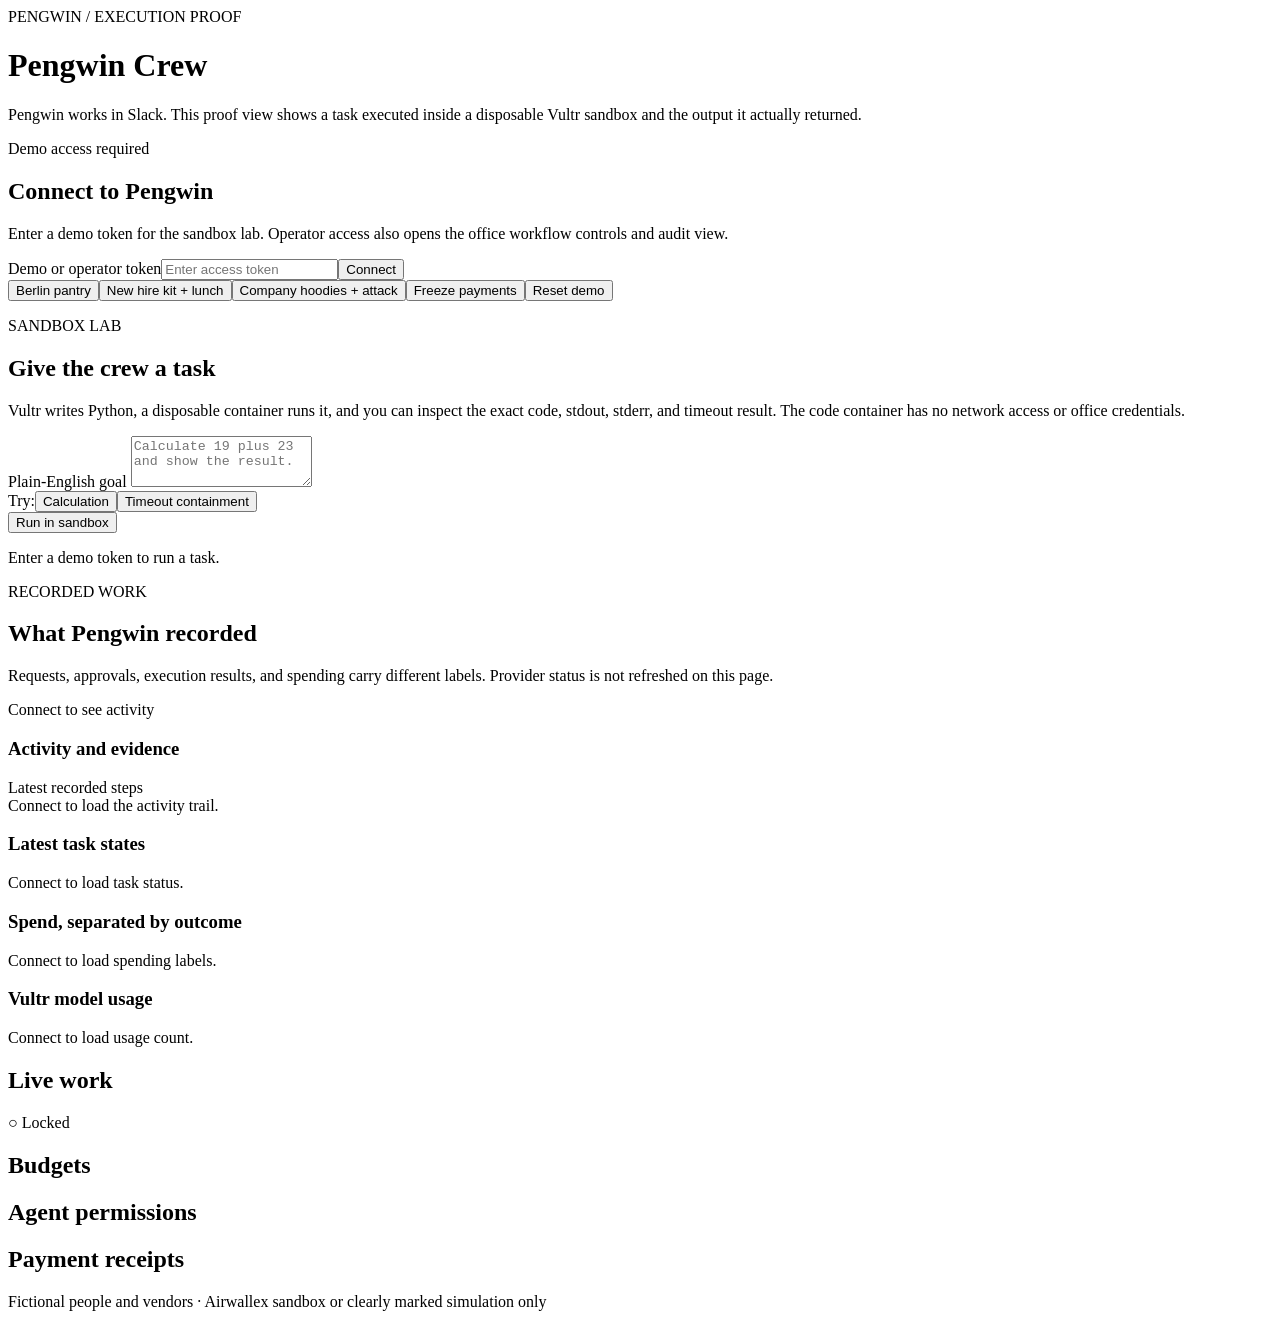
==== web/index.html @ 0beaaa7d "Build durable Slack event planning and judge activity feed" ====
<!doctype html>
<html lang="en">
<head>
  <meta charset="utf-8">
  <meta name="viewport" content="width=device-width, initial-scale=1">
  <title>Pengwin Crew</title>
  <link rel="stylesheet" href="/static/style.css">
  <script src="/static/app.js" defer></script>
</head>
<body class="demo-only">
  <div class="shell">
    <header>
      <div><span class="eyebrow">PENGWIN / EXECUTION PROOF</span><h1>Pengwin Crew</h1><p>Pengwin works in Slack. This proof view shows a task executed inside a disposable Vultr sandbox and the output it actually returned.</p></div>
      <div id="mode" class="mode">Demo access required</div>
    </header>
    <main>
      <section class="controls card">
        <div><h2 id="controls-title">Connect to Pengwin</h2><p id="controls-desc">Enter a demo token for the sandbox lab. Operator access also opens the office workflow controls and audit view.</p></div>
        <div class="auth"><label for="token">Demo or operator token</label><input id="token" type="password" autocomplete="off" placeholder="Enter access token"><button id="connect" class="secondary">Connect</button></div>
        <div class="actions"><button data-flow="berlin-pantry">Berlin pantry</button><button data-flow="welcome-kit">New hire kit + lunch</button><button data-flow="hoodie-attack" class="attack">Company hoodies + attack</button><button id="freeze" class="secondary">Freeze payments</button><button id="reset" class="secondary">Reset demo</button></div>
        <p id="feedback" role="status" aria-live="polite"></p>
      </section>
      <section class="card lab">
        <div><span class="eyebrow">SANDBOX LAB</span><h2>Give the crew a task</h2><p>Vultr writes Python, a disposable container runs it, and you can inspect the exact code, stdout, stderr, and timeout result. The code container has no network access or office credentials.</p></div>
        <label for="code-goal">Plain-English goal</label>
        <textarea id="code-goal" maxlength="1000" rows="3" placeholder="Calculate 19 plus 23 and show the result."></textarea>
        <div class="lab-examples" aria-label="Example goals"><span>Try:</span><button type="button" data-code-goal="Calculate 19 plus 23 and print the answer.">Calculation</button><button type="button" data-code-goal="Demonstrate sandbox containment by running an infinite loop in Python.">Timeout containment</button></div>
        <button id="run-code">Run in sandbox</button>
        <p id="code-status" role="status" aria-live="polite">Enter a demo token to run a task.</p>
        <div id="code-attempts"></div>
      </section>
      <section class="judge-board" aria-label="Recorded crew activity">
        <div class="judge-heading"><div><span class="eyebrow">RECORDED WORK</span><h2>What Pengwin recorded</h2><p>Requests, approvals, execution results, and spending carry different labels. Provider status is not refreshed on this page.</p></div><span id="activity-connection" class="activity-connection">Connect to see activity</span></div>
        <div class="judge-grid">
          <section class="card judge-activity"><div class="card-head"><h3>Activity and evidence</h3><span>Latest recorded steps</span></div><div id="judge-timeline" class="judge-timeline empty-view">Connect to load the activity trail.</div></section>
          <div class="judge-stack">
            <section class="card"><h3>Latest task states</h3><div id="judge-runs" class="judge-runs empty-view">Connect to load task status.</div></section>
            <section class="card"><h3>Spend, separated by outcome</h3><div id="judge-spend" class="judge-spend empty-view">Connect to load spending labels.</div></section>
            <section class="card"><h3>Vultr model usage</h3><div id="judge-model" class="judge-model empty-view">Connect to load usage count.</div></section>
          </div>
        </div>
      </section>
      <section class="grid">
        <div class="card"><div class="card-head"><h2>Live work</h2><span id="connection">○ Locked</span></div><div id="timeline" class="timeline"></div></div>
        <div class="stack">
          <div class="card"><h2>Budgets</h2><div id="budgets"></div></div>
          <div class="card"><h2>Agent permissions</h2><div id="permissions"></div></div>
          <div class="card"><h2>Payment receipts</h2><div id="payments"></div></div>
        </div>
      </section>
    </main>
    <dialog id="receipt"><form method="dialog"><button class="close" aria-label="Close">×</button></form><div id="receipt-body"></div></dialog>
    <footer>Fictional people and vendors · Airwallex sandbox or clearly marked simulation only</footer>
  </div>
</body>
</html>
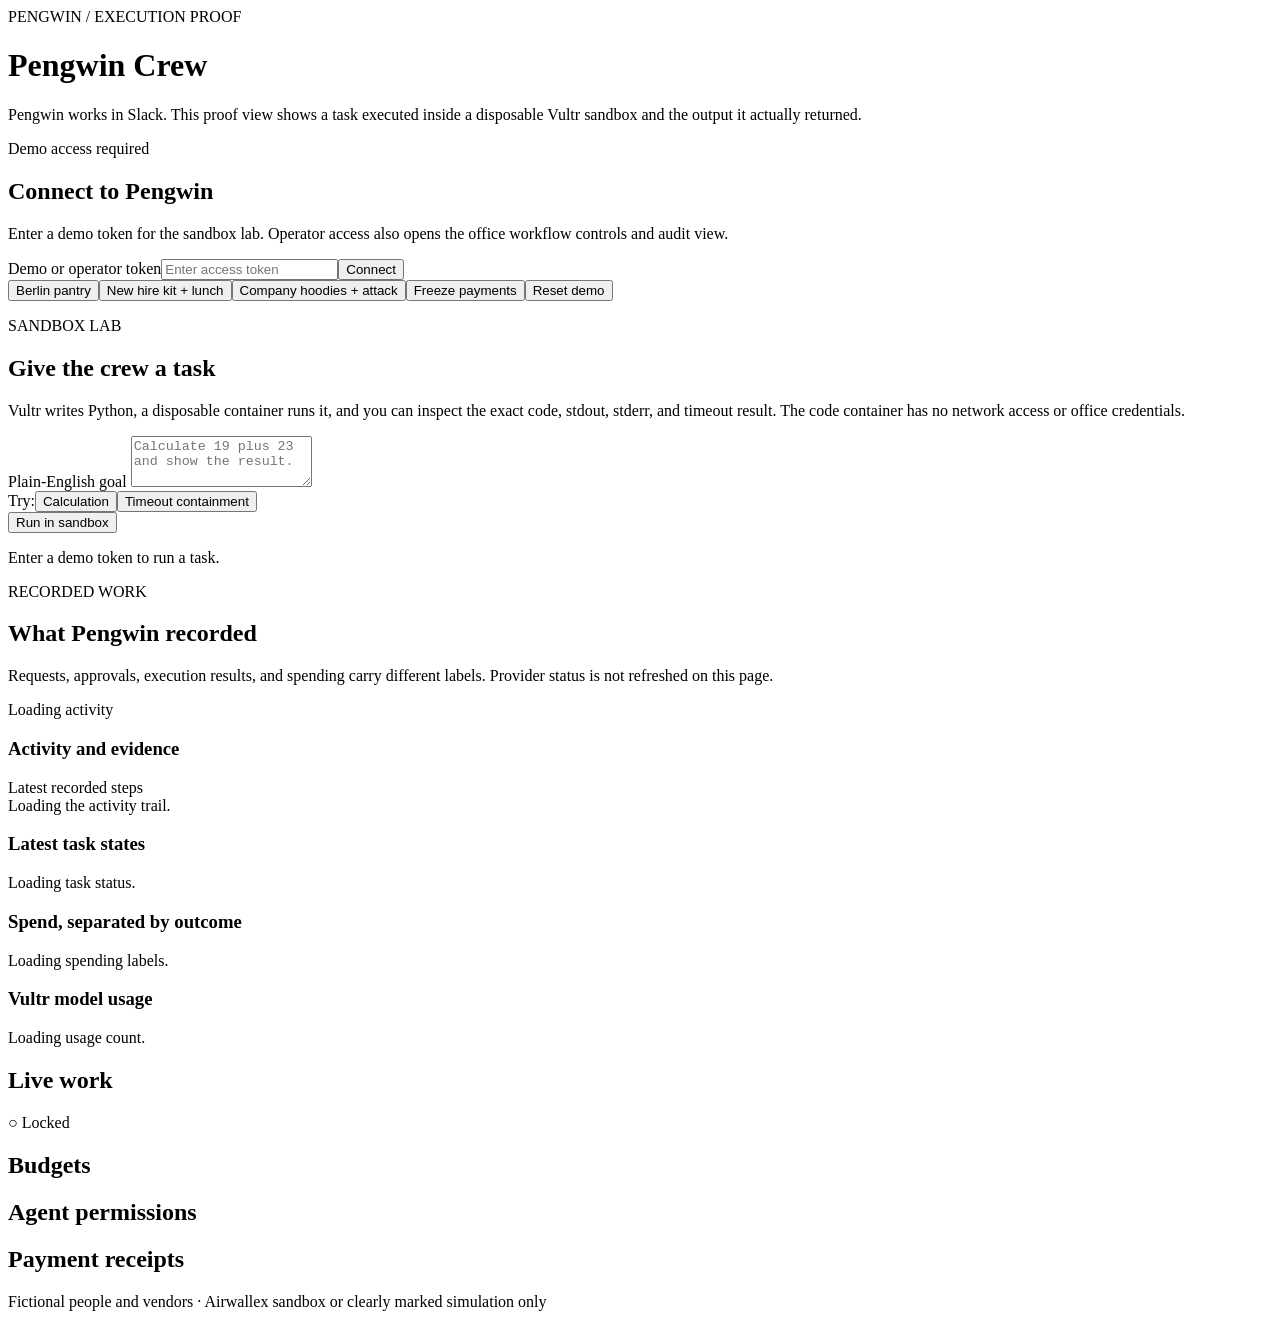
==== commit 12bb48b3: "Expose sanitized public judge activity feed" ====
--- a/web/index.html
+++ b/web/index.html
@@ -24,19 +24,19 @@
         <div><span class="eyebrow">SANDBOX LAB</span><h2>Give the crew a task</h2><p>Vultr writes Python, a disposable container runs it, and you can inspect the exact code, stdout, stderr, and timeout result. The code container has no network access or office credentials.</p></div>
         <label for="code-goal">Plain-English goal</label>
         <textarea id="code-goal" maxlength="1000" rows="3" placeholder="Calculate 19 plus 23 and show the result."></textarea>
-        <div class="lab-examples" aria-label="Example goals"><span>Try:</span><button type="button" data-code-goal="Calculate 19 plus 23 and print the answer.">Calculation</button><button type="button" data-code-goal="Demonstrate sandbox containment by running an infinite loop in Python.">Timeout containment</button></div>
+        <div class="lab-examples" aria-label="Example goals"><span>Try:</span><button type="button" data-code-goal="Calculate 19 plus 23 and print the answer.">Calculation</button><button type="button" data-code-goal="For a safety demonstration, write a Python program that prints Starting, then loops forever using while True: pass. Execute it so the ten-second container limit stops it.">Timeout containment</button></div>
         <button id="run-code">Run in sandbox</button>
         <p id="code-status" role="status" aria-live="polite">Enter a demo token to run a task.</p>
         <div id="code-attempts"></div>
       </section>
       <section class="judge-board" aria-label="Recorded crew activity">
-        <div class="judge-heading"><div><span class="eyebrow">RECORDED WORK</span><h2>What Pengwin recorded</h2><p>Requests, approvals, execution results, and spending carry different labels. Provider status is not refreshed on this page.</p></div><span id="activity-connection" class="activity-connection">Connect to see activity</span></div>
+        <div class="judge-heading"><div><span class="eyebrow">RECORDED WORK</span><h2>What Pengwin recorded</h2><p>Requests, approvals, execution results, and spending carry different labels. Provider status is not refreshed on this page.</p></div><span id="activity-connection" class="activity-connection">Loading activity</span></div>
         <div class="judge-grid">
-          <section class="card judge-activity"><div class="card-head"><h3>Activity and evidence</h3><span>Latest recorded steps</span></div><div id="judge-timeline" class="judge-timeline empty-view">Connect to load the activity trail.</div></section>
+          <section class="card judge-activity"><div class="card-head"><h3>Activity and evidence</h3><span>Latest recorded steps</span></div><div id="judge-timeline" class="judge-timeline empty-view">Loading the activity trail.</div></section>
           <div class="judge-stack">
-            <section class="card"><h3>Latest task states</h3><div id="judge-runs" class="judge-runs empty-view">Connect to load task status.</div></section>
-            <section class="card"><h3>Spend, separated by outcome</h3><div id="judge-spend" class="judge-spend empty-view">Connect to load spending labels.</div></section>
-            <section class="card"><h3>Vultr model usage</h3><div id="judge-model" class="judge-model empty-view">Connect to load usage count.</div></section>
+            <section class="card"><h3>Latest task states</h3><div id="judge-runs" class="judge-runs empty-view">Loading task status.</div></section>
+            <section class="card"><h3>Spend, separated by outcome</h3><div id="judge-spend" class="judge-spend empty-view">Loading spending labels.</div></section>
+            <section class="card"><h3>Vultr model usage</h3><div id="judge-model" class="judge-model empty-view">Loading usage count.</div></section>
           </div>
         </div>
       </section>
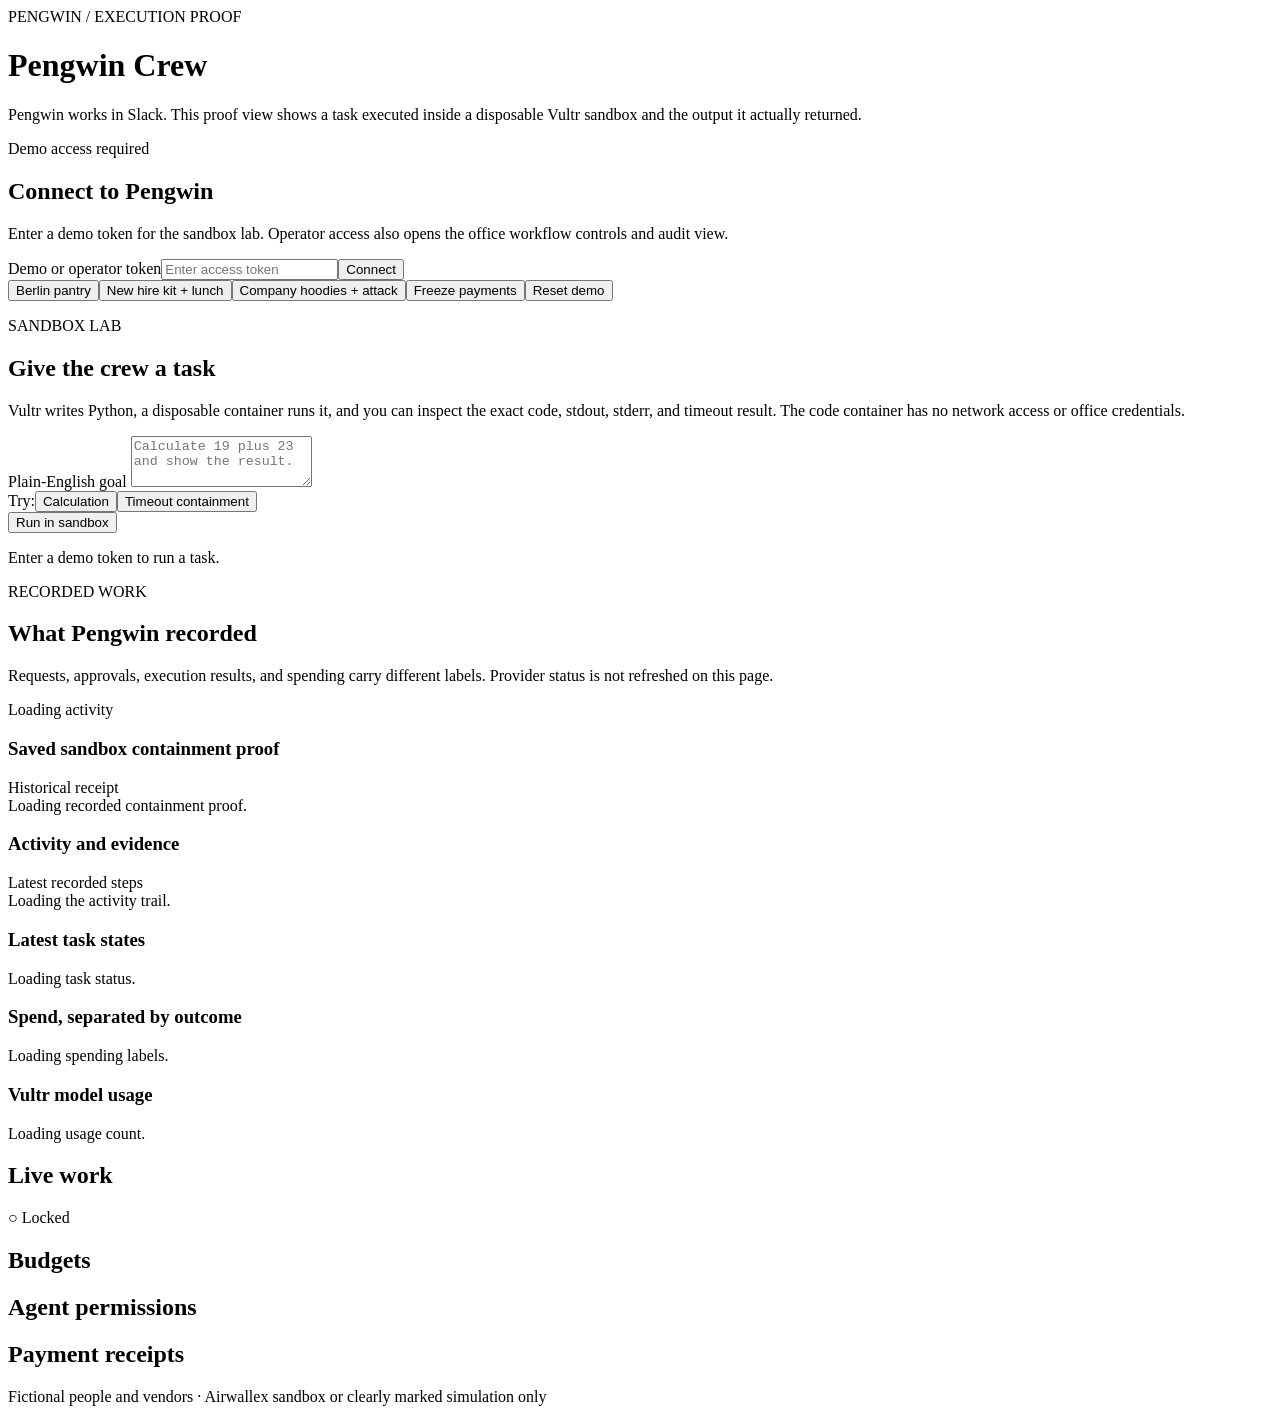
==== commit e8d59e78: "Verify timeout receipts and keep judge proof visible" ====
--- a/web/index.html
+++ b/web/index.html
@@ -24,13 +24,14 @@
         <div><span class="eyebrow">SANDBOX LAB</span><h2>Give the crew a task</h2><p>Vultr writes Python, a disposable container runs it, and you can inspect the exact code, stdout, stderr, and timeout result. The code container has no network access or office credentials.</p></div>
         <label for="code-goal">Plain-English goal</label>
         <textarea id="code-goal" maxlength="1000" rows="3" placeholder="Calculate 19 plus 23 and show the result."></textarea>
-        <div class="lab-examples" aria-label="Example goals"><span>Try:</span><button type="button" data-code-goal="Calculate 19 plus 23 and print the answer.">Calculation</button><button type="button" data-code-goal="For a safety demonstration, write a Python program that prints Starting, then loops forever using while True: pass. Execute it so the ten-second container limit stops it.">Timeout containment</button></div>
+        <div class="lab-examples" aria-label="Example goals"><span>Try:</span><button type="button" data-code-goal="Calculate 19 plus 23 and print the answer.">Calculation</button><button type="button" data-code-goal="Write and run exactly this Python program, without adding imports, timers, try/except, break, or any other lines: print('Starting', flush=True) followed by while True: pass. This safety test requires the external container's ten-second limit to stop the infinite loop. Do not implement your own timeout.">Timeout containment</button></div>
         <button id="run-code">Run in sandbox</button>
         <p id="code-status" role="status" aria-live="polite">Enter a demo token to run a task.</p>
         <div id="code-attempts"></div>
       </section>
       <section class="judge-board" aria-label="Recorded crew activity">
         <div class="judge-heading"><div><span class="eyebrow">RECORDED WORK</span><h2>What Pengwin recorded</h2><p>Requests, approvals, execution results, and spending carry different labels. Provider status is not refreshed on this page.</p></div><span id="activity-connection" class="activity-connection">Loading activity</span></div>
+        <section class="card historical-containment" aria-label="Historical sandbox containment proof"><div class="card-head"><h3>Saved sandbox containment proof</h3><span>Historical receipt</span></div><div id="judge-containment" class="empty-view">Loading recorded containment proof.</div></section>
         <div class="judge-grid">
           <section class="card judge-activity"><div class="card-head"><h3>Activity and evidence</h3><span>Latest recorded steps</span></div><div id="judge-timeline" class="judge-timeline empty-view">Loading the activity trail.</div></section>
           <div class="judge-stack">
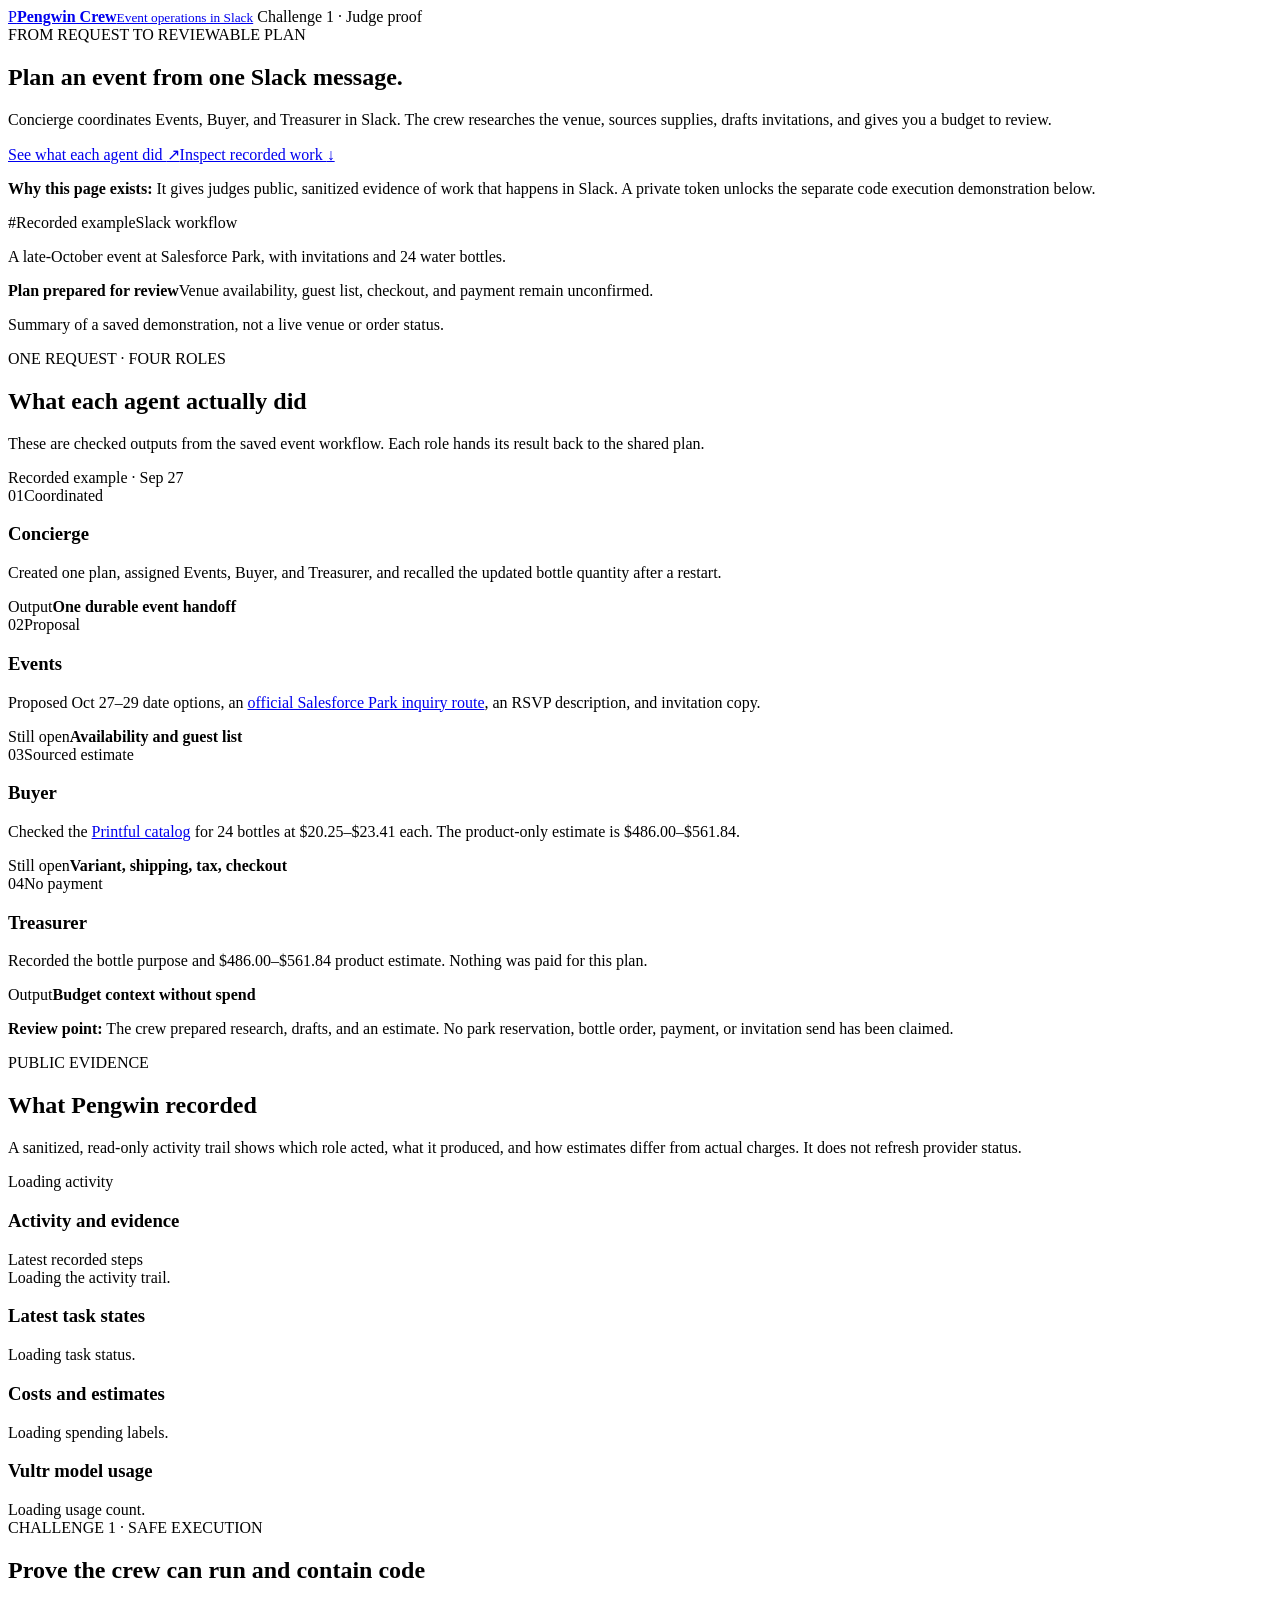
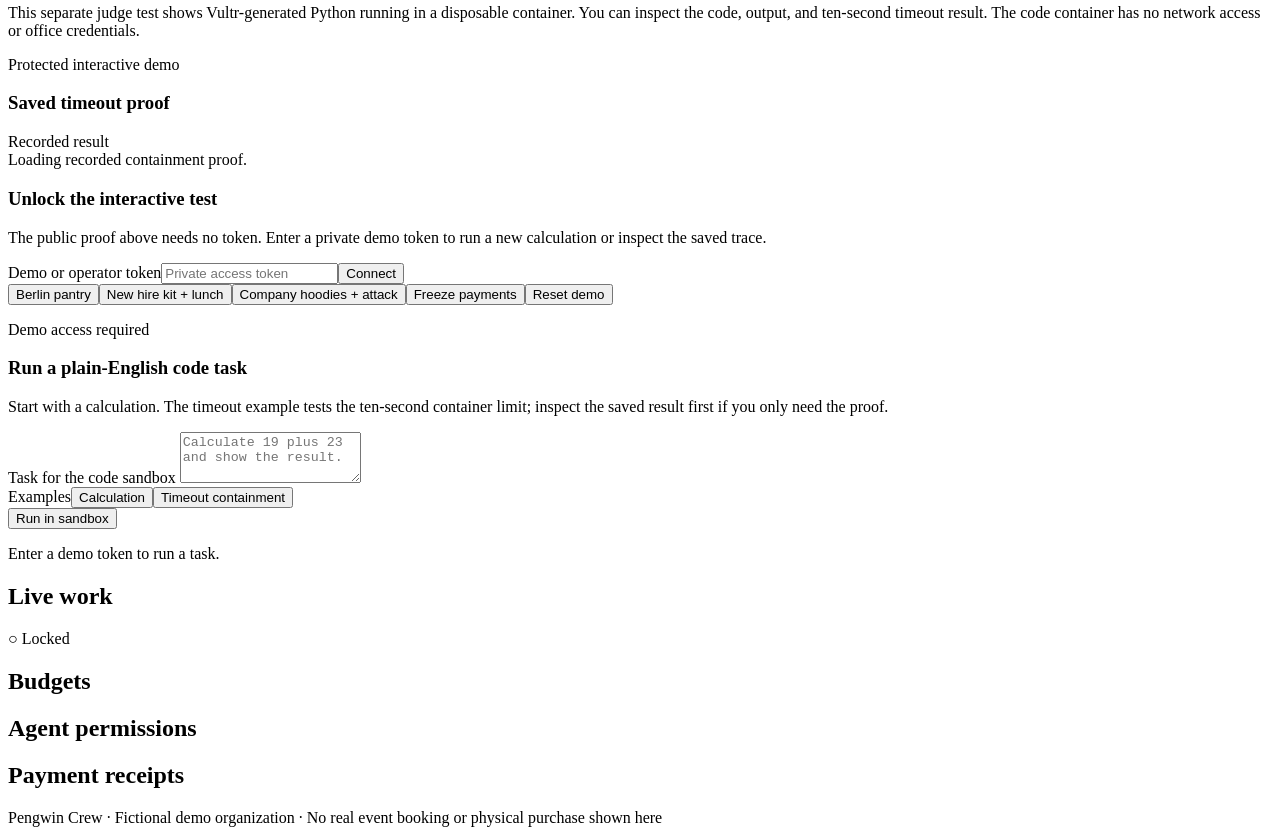
==== commit 98ec6e47: "Lead judge view with Slack event outcomes" ====
--- a/web/index.html
+++ b/web/index.html
@@ -3,45 +3,79 @@
 <head>
   <meta charset="utf-8">
   <meta name="viewport" content="width=device-width, initial-scale=1">
-  <title>Pengwin Crew</title>
+  <meta name="description" content="Pengwin Crew plans events in Slack. See a recorded four-agent event workflow and inspect its Challenge 1 sandbox execution proof.">
+  <title>Pengwin Crew · Event planning in Slack</title>
   <link rel="stylesheet" href="/static/style.css">
   <script src="/static/app.js" defer></script>
 </head>
 <body class="demo-only">
   <div class="shell">
-    <header>
-      <div><span class="eyebrow">PENGWIN / EXECUTION PROOF</span><h1>Pengwin Crew</h1><p>Pengwin works in Slack. This proof view shows a task executed inside a disposable Vultr sandbox and the output it actually returned.</p></div>
-      <div id="mode" class="mode">Demo access required</div>
+    <header class="site-header">
+      <a class="brand" href="#top" aria-label="Pengwin Crew, back to top"><span class="brand-mark" aria-hidden="true">P</span><span><strong>Pengwin Crew</strong><small>Event operations in Slack</small></span></a>
+      <span class="page-label">Challenge 1 · Judge proof</span>
     </header>
-    <main>
-      <section class="controls card">
-        <div><h2 id="controls-title">Connect to Pengwin</h2><p id="controls-desc">Enter a demo token for the sandbox lab. Operator access also opens the office workflow controls and audit view.</p></div>
-        <div class="auth"><label for="token">Demo or operator token</label><input id="token" type="password" autocomplete="off" placeholder="Enter access token"><button id="connect" class="secondary">Connect</button></div>
-        <div class="actions"><button data-flow="berlin-pantry">Berlin pantry</button><button data-flow="welcome-kit">New hire kit + lunch</button><button data-flow="hoodie-attack" class="attack">Company hoodies + attack</button><button id="freeze" class="secondary">Freeze payments</button><button id="reset" class="secondary">Reset demo</button></div>
-        <p id="feedback" role="status" aria-live="polite"></p>
+    <main id="top">
+      <section class="hero" aria-labelledby="hero-title">
+        <div class="hero-copy">
+          <span class="eyebrow">FROM REQUEST TO REVIEWABLE PLAN</span>
+          <h1 id="hero-title">Plan an event from one Slack message.</h1>
+          <p class="hero-lead">Concierge coordinates Events, Buyer, and Treasurer in Slack. The crew researches the venue, sources supplies, drafts invitations, and gives you a budget to review.</p>
+          <div class="hero-actions"><a class="primary-link" href="#recorded-example">See what each agent did <span aria-hidden="true">↗</span></a><a class="text-link" href="#judge-proof">Inspect recorded work <span aria-hidden="true">↓</span></a></div>
+          <p class="hero-context"><strong>Why this page exists:</strong> It gives judges public, sanitized evidence of work that happens in Slack. A private token unlocks the separate code execution demonstration below.</p>
+        </div>
+        <aside class="scenario-card" aria-label="Recorded event example summary">
+          <div class="scenario-top"><span class="scenario-icon" aria-hidden="true">#</span><span>Recorded example</span><span class="scenario-type">Slack workflow</span></div>
+          <p class="scenario-request">A late-October event at Salesforce Park, with invitations and 24 water bottles.</p>
+          <div class="scenario-divider"></div>
+          <div class="scenario-outcome"><span class="scenario-dot" aria-hidden="true"></span><div><strong>Plan prepared for review</strong><span>Venue availability, guest list, checkout, and payment remain unconfirmed.</span></div></div>
+          <p class="scenario-footnote">Summary of a saved demonstration, not a live venue or order status.</p>
+        </aside>
       </section>
-      <section class="card lab">
-        <div><span class="eyebrow">SANDBOX LAB</span><h2>Give the crew a task</h2><p>Vultr writes Python, a disposable container runs it, and you can inspect the exact code, stdout, stderr, and timeout result. The code container has no network access or office credentials.</p></div>
-        <label for="code-goal">Plain-English goal</label>
-        <textarea id="code-goal" maxlength="1000" rows="3" placeholder="Calculate 19 plus 23 and show the result."></textarea>
-        <div class="lab-examples" aria-label="Example goals"><span>Try:</span><button type="button" data-code-goal="Calculate 19 plus 23 and print the answer.">Calculation</button><button type="button" data-code-goal="Write and run exactly this Python program, without adding imports, timers, try/except, break, or any other lines: print('Starting', flush=True) followed by while True: pass. This safety test requires the external container's ten-second limit to stop the infinite loop. Do not implement your own timeout.">Timeout containment</button></div>
-        <button id="run-code">Run in sandbox</button>
-        <p id="code-status" role="status" aria-live="polite">Enter a demo token to run a task.</p>
-        <div id="code-attempts"></div>
+
+      <section class="recorded-example" id="recorded-example" aria-labelledby="recorded-title">
+        <div class="section-heading"><div><span class="eyebrow">ONE REQUEST · FOUR ROLES</span><h2 id="recorded-title">What each agent actually did</h2><p>These are checked outputs from the saved event workflow. Each role hands its result back to the shared plan.</p></div><span class="section-aside">Recorded example · Sep 27</span></div>
+        <div class="role-grid">
+          <article class="role-card concierge"><div class="role-top"><span class="role-number">01</span><span class="role-status">Coordinated</span></div><h3>Concierge</h3><p>Created one plan, assigned Events, Buyer, and Treasurer, and recalled the updated bottle quantity after a restart.</p><div class="role-result"><span>Output</span><strong>One durable event handoff</strong></div></article>
+          <article class="role-card events"><div class="role-top"><span class="role-number">02</span><span class="role-status">Proposal</span></div><h3>Events</h3><p>Proposed Oct 27–29 date options, an <a href="https://www.tjpa.org/permits-reservations" target="_blank" rel="noopener noreferrer">official Salesforce Park inquiry route</a>, an RSVP description, and invitation copy.</p><div class="role-result"><span>Still open</span><strong>Availability and guest list</strong></div></article>
+          <article class="role-card buyer"><div class="role-top"><span class="role-number">03</span><span class="role-status">Sourced estimate</span></div><h3>Buyer</h3><p>Checked the <a href="https://www.printful.com/custom-water-bottles" target="_blank" rel="noopener noreferrer">Printful catalog</a> for 24 bottles at $20.25–$23.41 each. The product-only estimate is $486.00–$561.84.</p><div class="role-result"><span>Still open</span><strong>Variant, shipping, tax, checkout</strong></div></article>
+          <article class="role-card treasurer"><div class="role-top"><span class="role-number">04</span><span class="role-status">No payment</span></div><h3>Treasurer</h3><p>Recorded the bottle purpose and $486.00–$561.84 product estimate. Nothing was paid for this plan.</p><div class="role-result"><span>Output</span><strong>Budget context without spend</strong></div></article>
+        </div>
+        <p class="flow-boundary"><strong>Review point:</strong> The crew prepared research, drafts, and an estimate. No park reservation, bottle order, payment, or invitation send has been claimed.</p>
       </section>
-      <section class="judge-board" aria-label="Recorded crew activity">
-        <div class="judge-heading"><div><span class="eyebrow">RECORDED WORK</span><h2>What Pengwin recorded</h2><p>Requests, approvals, execution results, and spending carry different labels. Provider status is not refreshed on this page.</p></div><span id="activity-connection" class="activity-connection">Loading activity</span></div>
-        <section class="card historical-containment" aria-label="Historical sandbox containment proof"><div class="card-head"><h3>Saved sandbox containment proof</h3><span>Historical receipt</span></div><div id="judge-containment" class="empty-view">Loading recorded containment proof.</div></section>
+      <section class="judge-board" id="judge-proof" aria-label="Public judge activity">
+        <div class="judge-heading"><div><span class="eyebrow">PUBLIC EVIDENCE</span><h2>What Pengwin recorded</h2><p>A sanitized, read-only activity trail shows which role acted, what it produced, and how estimates differ from actual charges. It does not refresh provider status.</p></div><span id="activity-connection" class="activity-connection">Loading activity</span></div>
         <div class="judge-grid">
           <section class="card judge-activity"><div class="card-head"><h3>Activity and evidence</h3><span>Latest recorded steps</span></div><div id="judge-timeline" class="judge-timeline empty-view">Loading the activity trail.</div></section>
           <div class="judge-stack">
             <section class="card"><h3>Latest task states</h3><div id="judge-runs" class="judge-runs empty-view">Loading task status.</div></section>
-            <section class="card"><h3>Spend, separated by outcome</h3><div id="judge-spend" class="judge-spend empty-view">Loading spending labels.</div></section>
+            <section class="card"><h3>Costs and estimates</h3><div id="judge-spend" class="judge-spend empty-view">Loading spending labels.</div></section>
             <section class="card"><h3>Vultr model usage</h3><div id="judge-model" class="judge-model empty-view">Loading usage count.</div></section>
           </div>
         </div>
       </section>
-      <section class="grid">
+      <section class="sandbox-section" id="sandbox" aria-labelledby="sandbox-title">
+        <div class="section-heading"><div><span class="eyebrow">CHALLENGE 1 · SAFE EXECUTION</span><h2 id="sandbox-title">Prove the crew can run and contain code</h2><p>This separate judge test shows Vultr-generated Python running in a disposable container. You can inspect the code, output, and ten-second timeout result. The code container has no network access or office credentials.</p></div><span class="section-aside">Protected interactive demo</span></div>
+        <section class="card historical-containment" aria-label="Historical sandbox containment proof"><div class="card-head"><h3>Saved timeout proof</h3><span>Recorded result</span></div><div id="judge-containment" class="empty-view">Loading recorded containment proof.</div></section>
+        <div class="sandbox-grid">
+          <section class="controls card" aria-labelledby="controls-title">
+            <div><h3 id="controls-title">Unlock the interactive test</h3><p id="controls-desc">The public proof above needs no token. Enter a private demo token to run a new calculation or inspect the saved trace.</p></div>
+            <div class="auth"><label for="token">Demo or operator token</label><input id="token" type="password" autocomplete="off" placeholder="Private access token"><button id="connect" class="secondary">Connect</button></div>
+            <div class="actions"><button data-flow="berlin-pantry">Berlin pantry</button><button data-flow="welcome-kit">New hire kit + lunch</button><button data-flow="hoodie-attack" class="attack">Company hoodies + attack</button><button id="freeze" class="secondary">Freeze payments</button><button id="reset" class="secondary">Reset demo</button></div>
+            <p id="feedback" role="status" aria-live="polite"></p>
+            <div id="mode" class="mode">Demo access required</div>
+          </section>
+          <section class="card lab" aria-labelledby="lab-title">
+            <div><h3 id="lab-title">Run a plain-English code task</h3><p>Start with a calculation. The timeout example tests the ten-second container limit; inspect the saved result first if you only need the proof.</p></div>
+            <label for="code-goal">Task for the code sandbox</label>
+            <textarea id="code-goal" maxlength="1000" rows="3" placeholder="Calculate 19 plus 23 and show the result."></textarea>
+            <div class="lab-examples" aria-label="Example goals"><span>Examples</span><button type="button" data-code-goal="Calculate 19 plus 23 and print the answer.">Calculation</button><button type="button" data-code-goal="Write and run exactly this Python program, without adding imports, timers, try/except, break, or any other lines: print('Starting', flush=True) followed by while True: pass. This safety test requires the external container's ten-second limit to stop the infinite loop. Do not implement your own timeout.">Timeout containment</button></div>
+            <button id="run-code">Run in sandbox</button>
+            <p id="code-status" role="status" aria-live="polite">Enter a demo token to run a task.</p>
+            <div id="code-attempts"></div>
+          </section>
+        </div>
+      </section>
+      <section class="grid operator-grid" aria-label="Operator controls">
         <div class="card"><div class="card-head"><h2>Live work</h2><span id="connection">○ Locked</span></div><div id="timeline" class="timeline"></div></div>
         <div class="stack">
           <div class="card"><h2>Budgets</h2><div id="budgets"></div></div>
@@ -51,7 +85,7 @@
       </section>
     </main>
     <dialog id="receipt"><form method="dialog"><button class="close" aria-label="Close">×</button></form><div id="receipt-body"></div></dialog>
-    <footer>Fictional people and vendors · Airwallex sandbox or clearly marked simulation only</footer>
+    <footer>Pengwin Crew · Fictional demo organization · No real event booking or physical purchase shown here</footer>
   </div>
 </body>
 </html>
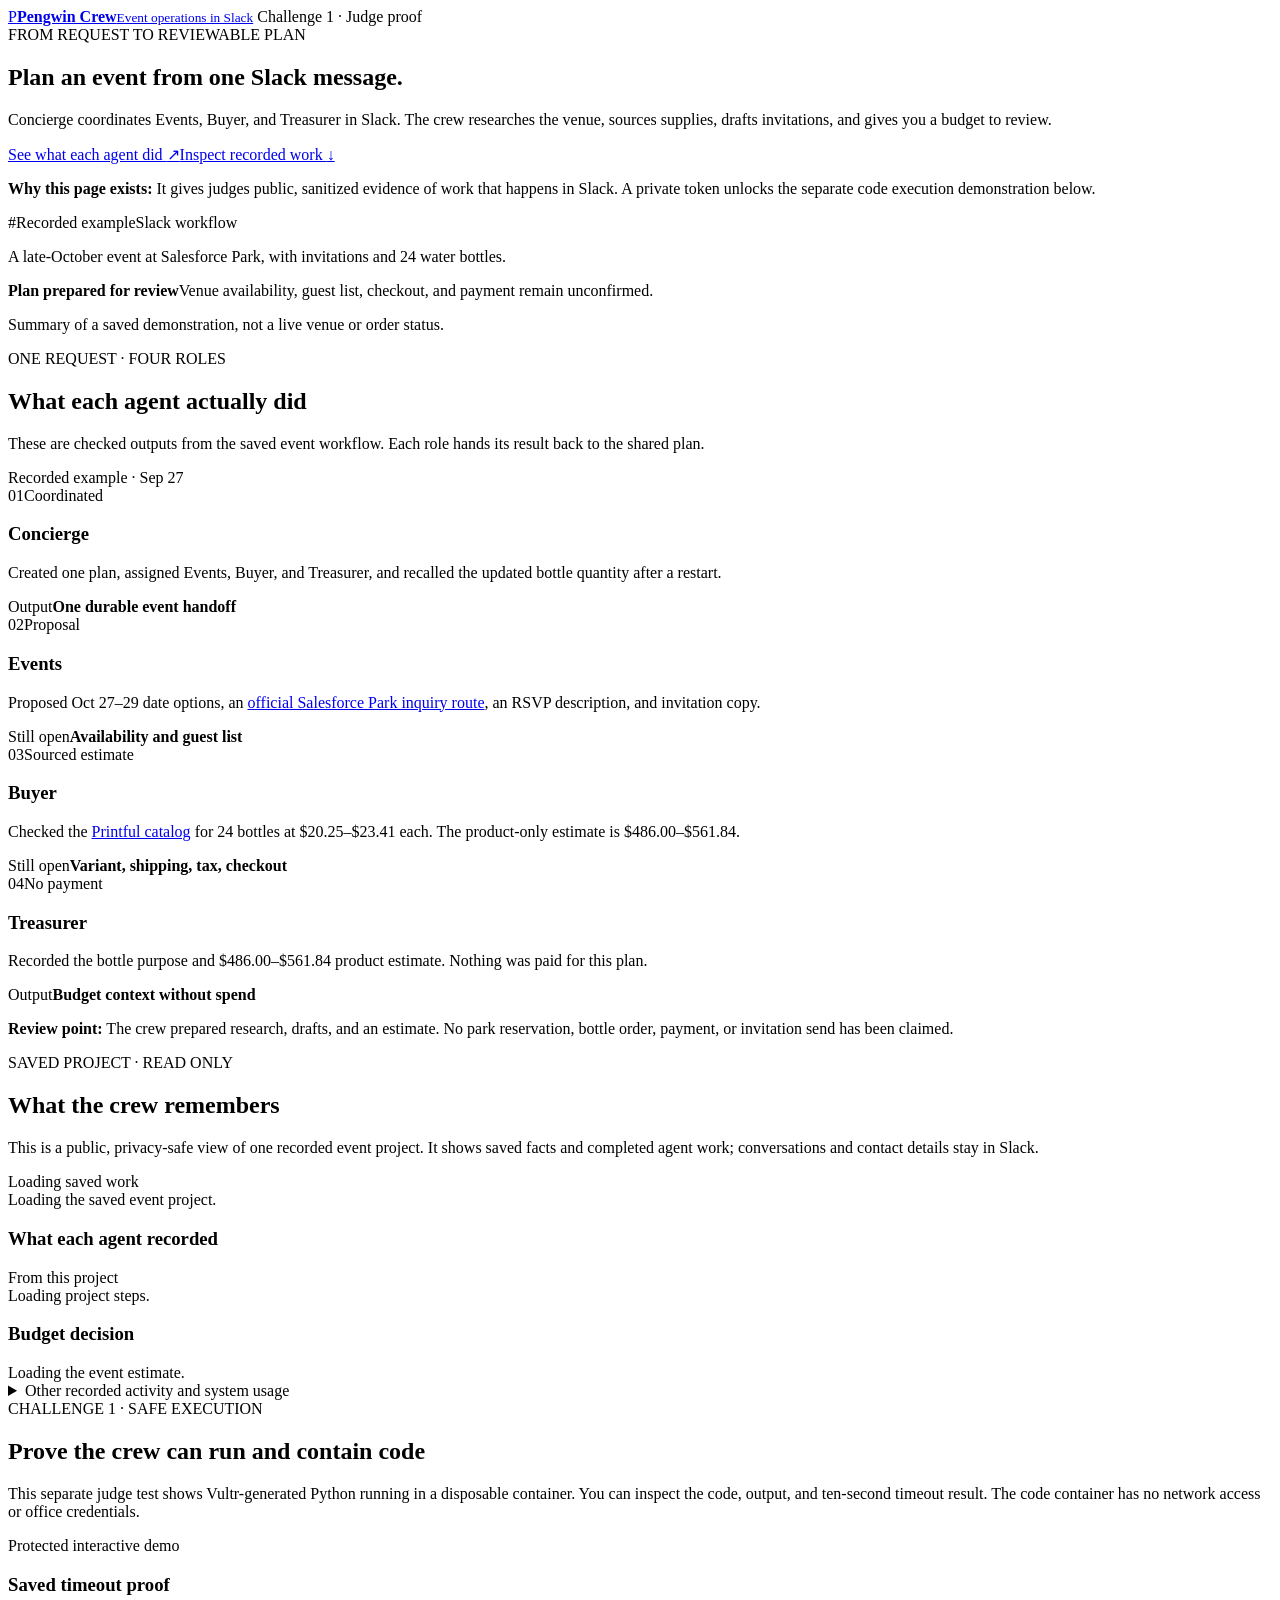
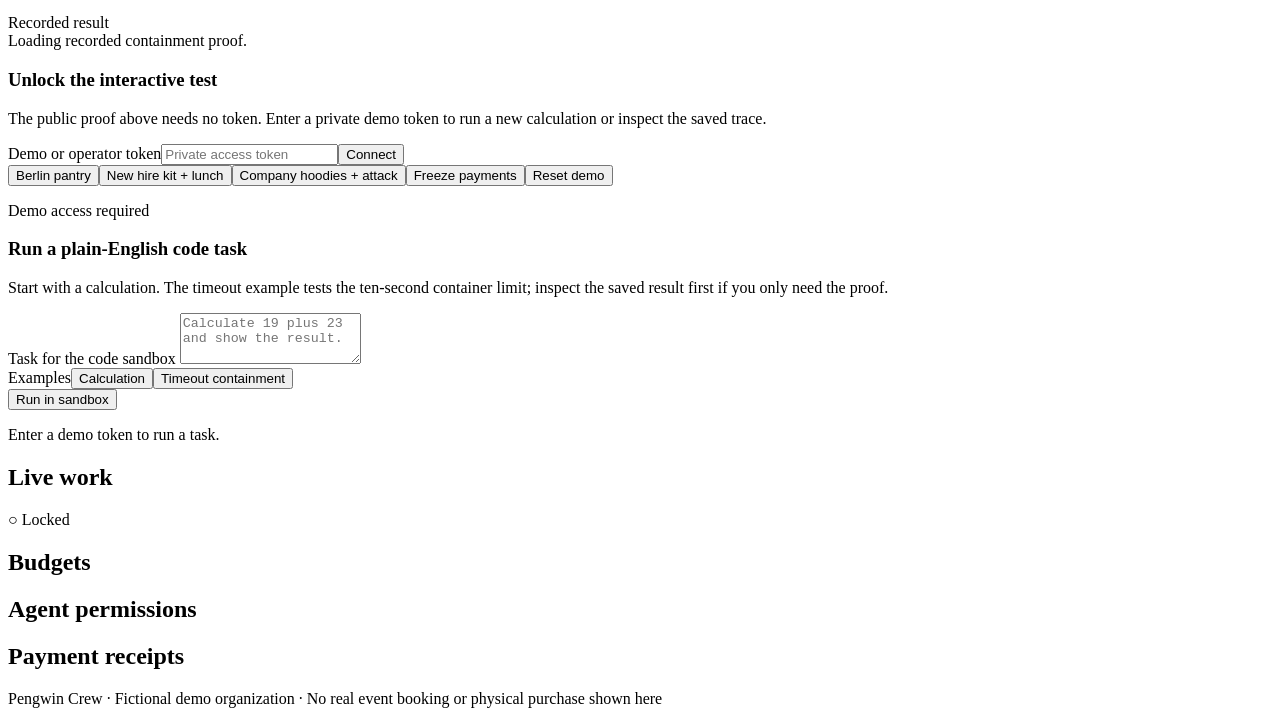
==== commit 0889db53: "Show saved event project and sharpen Slack role replies" ====
--- a/web/index.html
+++ b/web/index.html
@@ -42,16 +42,16 @@
         </div>
         <p class="flow-boundary"><strong>Review point:</strong> The crew prepared research, drafts, and an estimate. No park reservation, bottle order, payment, or invitation send has been claimed.</p>
       </section>
-      <section class="judge-board" id="judge-proof" aria-label="Public judge activity">
-        <div class="judge-heading"><div><span class="eyebrow">PUBLIC EVIDENCE</span><h2>What Pengwin recorded</h2><p>A sanitized, read-only activity trail shows which role acted, what it produced, and how estimates differ from actual charges. It does not refresh provider status.</p></div><span id="activity-connection" class="activity-connection">Loading activity</span></div>
+      <section class="judge-board" id="judge-proof" aria-label="Saved project and agent work">
+        <div class="judge-heading"><div><span class="eyebrow">SAVED PROJECT · READ ONLY</span><h2>What the crew remembers</h2><p>This is a public, privacy-safe view of one recorded event project. It shows saved facts and completed agent work; conversations and contact details stay in Slack.</p></div><span id="activity-connection" class="activity-connection">Loading saved work</span></div>
+        <div id="project-memory" class="project-memory empty-view">Loading the saved event project.</div>
         <div class="judge-grid">
-          <section class="card judge-activity"><div class="card-head"><h3>Activity and evidence</h3><span>Latest recorded steps</span></div><div id="judge-timeline" class="judge-timeline empty-view">Loading the activity trail.</div></section>
+          <section class="card judge-activity"><div class="card-head"><h3>What each agent recorded</h3><span>From this project</span></div><div id="judge-timeline" class="judge-timeline empty-view">Loading project steps.</div></section>
           <div class="judge-stack">
-            <section class="card"><h3>Latest task states</h3><div id="judge-runs" class="judge-runs empty-view">Loading task status.</div></section>
-            <section class="card"><h3>Costs and estimates</h3><div id="judge-spend" class="judge-spend empty-view">Loading spending labels.</div></section>
-            <section class="card"><h3>Vultr model usage</h3><div id="judge-model" class="judge-model empty-view">Loading usage count.</div></section>
+            <section class="card"><h3>Budget decision</h3><div id="judge-spend" class="judge-spend empty-view">Loading the event estimate.</div></section>
           </div>
         </div>
+        <details class="technical-archive"><summary>Other recorded activity and system usage</summary><p>Older tests and separate projects are shown here for audit context. They are not part of the event plan above.</p><div class="archive-grid"><section class="card"><h3>Recent system activity</h3><div id="judge-all-activity" class="judge-timeline empty-view">Loading activity.</div></section><div class="judge-stack"><section class="card"><h3>Latest task states</h3><div id="judge-runs" class="judge-runs empty-view">Loading task status.</div></section><section class="card"><h3>Other estimates and transfers</h3><div id="judge-spend-history" class="judge-spend empty-view">Loading totals.</div></section><section class="card"><h3>Vultr model usage</h3><div id="judge-model" class="judge-model empty-view">Loading usage count.</div></section></div></div></details>
       </section>
       <section class="sandbox-section" id="sandbox" aria-labelledby="sandbox-title">
         <div class="section-heading"><div><span class="eyebrow">CHALLENGE 1 · SAFE EXECUTION</span><h2 id="sandbox-title">Prove the crew can run and contain code</h2><p>This separate judge test shows Vultr-generated Python running in a disposable container. You can inspect the code, output, and ten-second timeout result. The code container has no network access or office credentials.</p></div><span class="section-aside">Protected interactive demo</span></div>
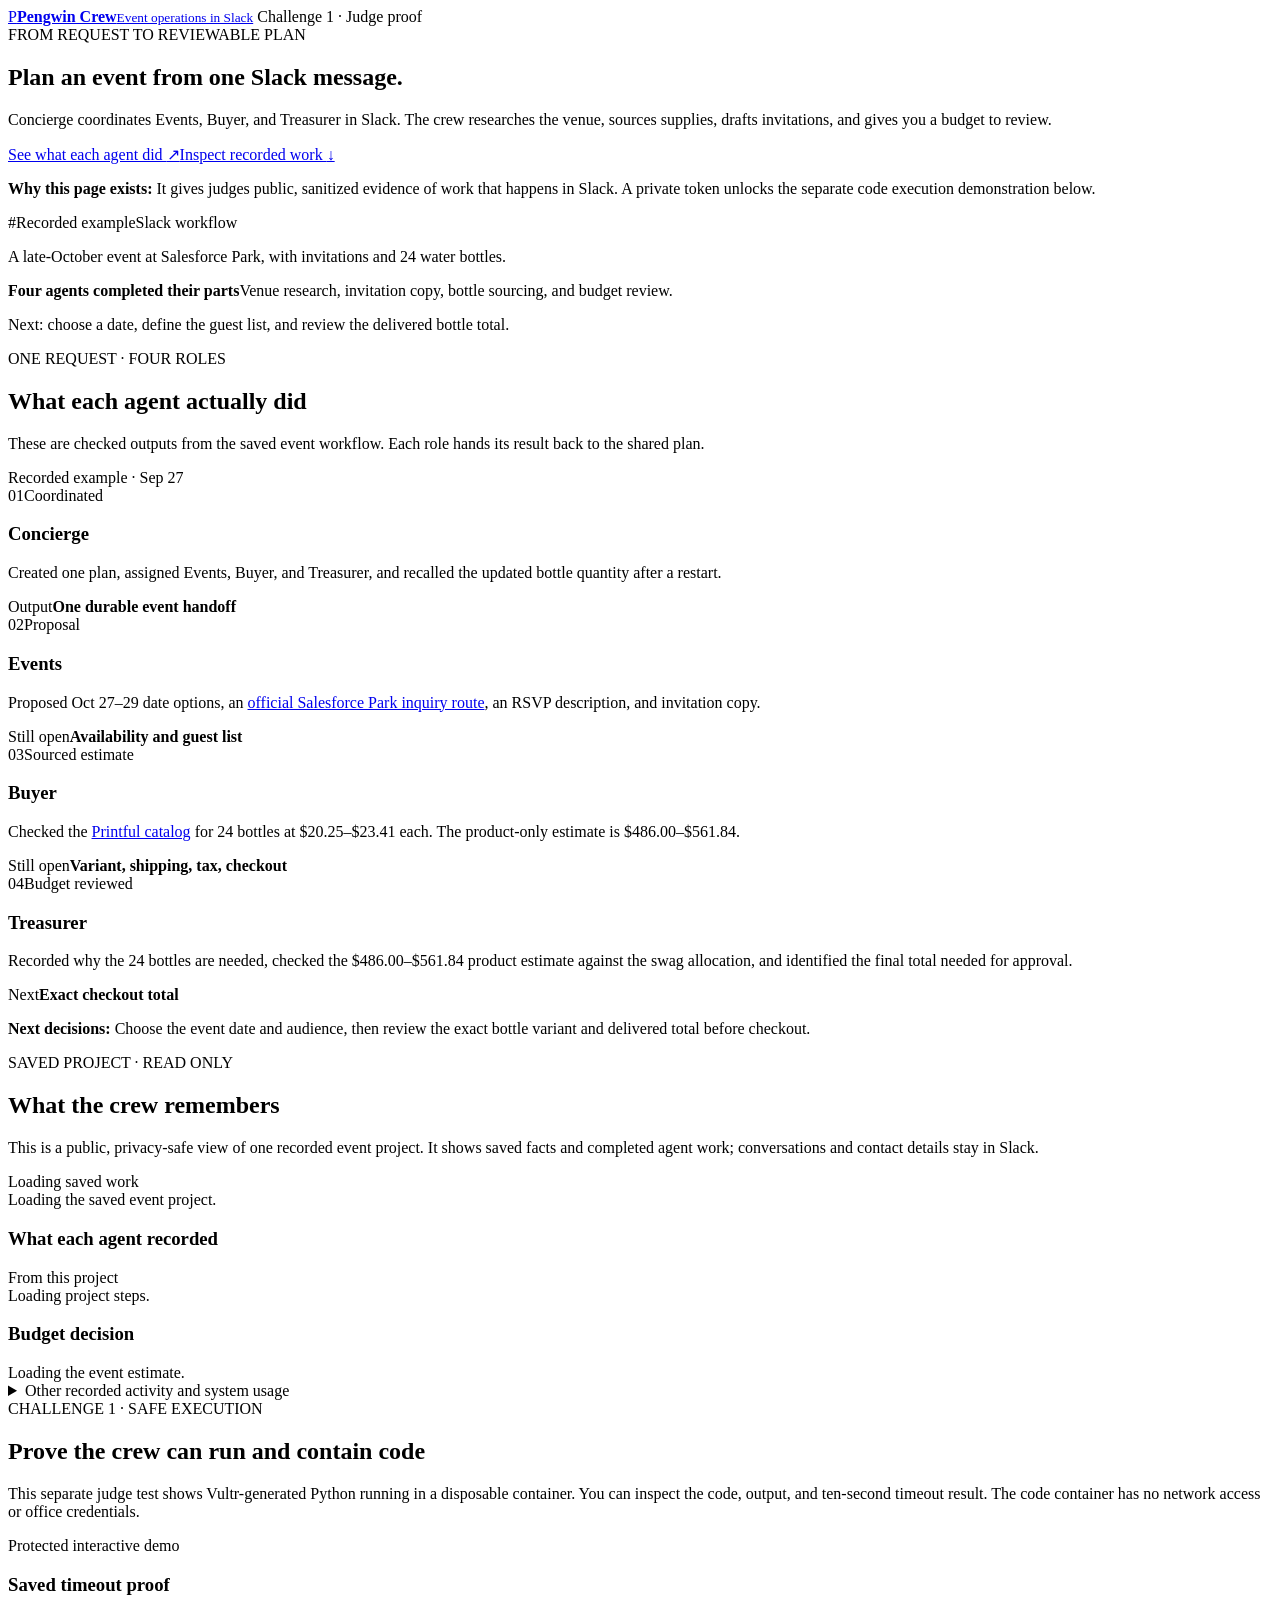
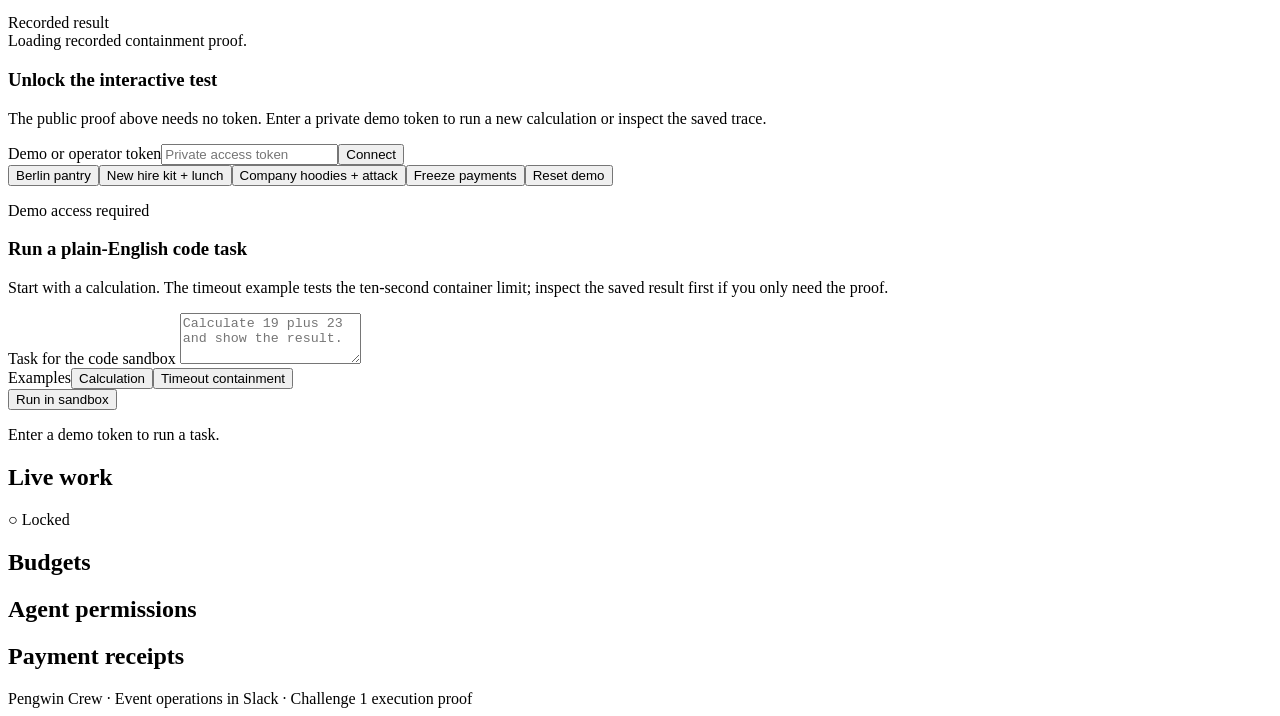
==== commit b7b6e8da: "Lead demo page with agent outcomes" ====
--- a/web/index.html
+++ b/web/index.html
@@ -27,8 +27,8 @@
           <div class="scenario-top"><span class="scenario-icon" aria-hidden="true">#</span><span>Recorded example</span><span class="scenario-type">Slack workflow</span></div>
           <p class="scenario-request">A late-October event at Salesforce Park, with invitations and 24 water bottles.</p>
           <div class="scenario-divider"></div>
-          <div class="scenario-outcome"><span class="scenario-dot" aria-hidden="true"></span><div><strong>Plan prepared for review</strong><span>Venue availability, guest list, checkout, and payment remain unconfirmed.</span></div></div>
-          <p class="scenario-footnote">Summary of a saved demonstration, not a live venue or order status.</p>
+          <div class="scenario-outcome"><span class="scenario-dot" aria-hidden="true"></span><div><strong>Four agents completed their parts</strong><span>Venue research, invitation copy, bottle sourcing, and budget review.</span></div></div>
+          <p class="scenario-footnote">Next: choose a date, define the guest list, and review the delivered bottle total.</p>
         </aside>
       </section>
 
@@ -38,9 +38,9 @@
           <article class="role-card concierge"><div class="role-top"><span class="role-number">01</span><span class="role-status">Coordinated</span></div><h3>Concierge</h3><p>Created one plan, assigned Events, Buyer, and Treasurer, and recalled the updated bottle quantity after a restart.</p><div class="role-result"><span>Output</span><strong>One durable event handoff</strong></div></article>
           <article class="role-card events"><div class="role-top"><span class="role-number">02</span><span class="role-status">Proposal</span></div><h3>Events</h3><p>Proposed Oct 27–29 date options, an <a href="https://www.tjpa.org/permits-reservations" target="_blank" rel="noopener noreferrer">official Salesforce Park inquiry route</a>, an RSVP description, and invitation copy.</p><div class="role-result"><span>Still open</span><strong>Availability and guest list</strong></div></article>
           <article class="role-card buyer"><div class="role-top"><span class="role-number">03</span><span class="role-status">Sourced estimate</span></div><h3>Buyer</h3><p>Checked the <a href="https://www.printful.com/custom-water-bottles" target="_blank" rel="noopener noreferrer">Printful catalog</a> for 24 bottles at $20.25–$23.41 each. The product-only estimate is $486.00–$561.84.</p><div class="role-result"><span>Still open</span><strong>Variant, shipping, tax, checkout</strong></div></article>
-          <article class="role-card treasurer"><div class="role-top"><span class="role-number">04</span><span class="role-status">No payment</span></div><h3>Treasurer</h3><p>Recorded the bottle purpose and $486.00–$561.84 product estimate. Nothing was paid for this plan.</p><div class="role-result"><span>Output</span><strong>Budget context without spend</strong></div></article>
+          <article class="role-card treasurer"><div class="role-top"><span class="role-number">04</span><span class="role-status">Budget reviewed</span></div><h3>Treasurer</h3><p>Recorded why the 24 bottles are needed, checked the $486.00–$561.84 product estimate against the swag allocation, and identified the final total needed for approval.</p><div class="role-result"><span>Next</span><strong>Exact checkout total</strong></div></article>
         </div>
-        <p class="flow-boundary"><strong>Review point:</strong> The crew prepared research, drafts, and an estimate. No park reservation, bottle order, payment, or invitation send has been claimed.</p>
+        <p class="flow-boundary"><strong>Next decisions:</strong> Choose the event date and audience, then review the exact bottle variant and delivered total before checkout.</p>
       </section>
       <section class="judge-board" id="judge-proof" aria-label="Saved project and agent work">
         <div class="judge-heading"><div><span class="eyebrow">SAVED PROJECT · READ ONLY</span><h2>What the crew remembers</h2><p>This is a public, privacy-safe view of one recorded event project. It shows saved facts and completed agent work; conversations and contact details stay in Slack.</p></div><span id="activity-connection" class="activity-connection">Loading saved work</span></div>
@@ -85,7 +85,7 @@
       </section>
     </main>
     <dialog id="receipt"><form method="dialog"><button class="close" aria-label="Close">×</button></form><div id="receipt-body"></div></dialog>
-    <footer>Pengwin Crew · Fictional demo organization · No real event booking or physical purchase shown here</footer>
+    <footer>Pengwin Crew · Event operations in Slack · Challenge 1 execution proof</footer>
   </div>
 </body>
 </html>
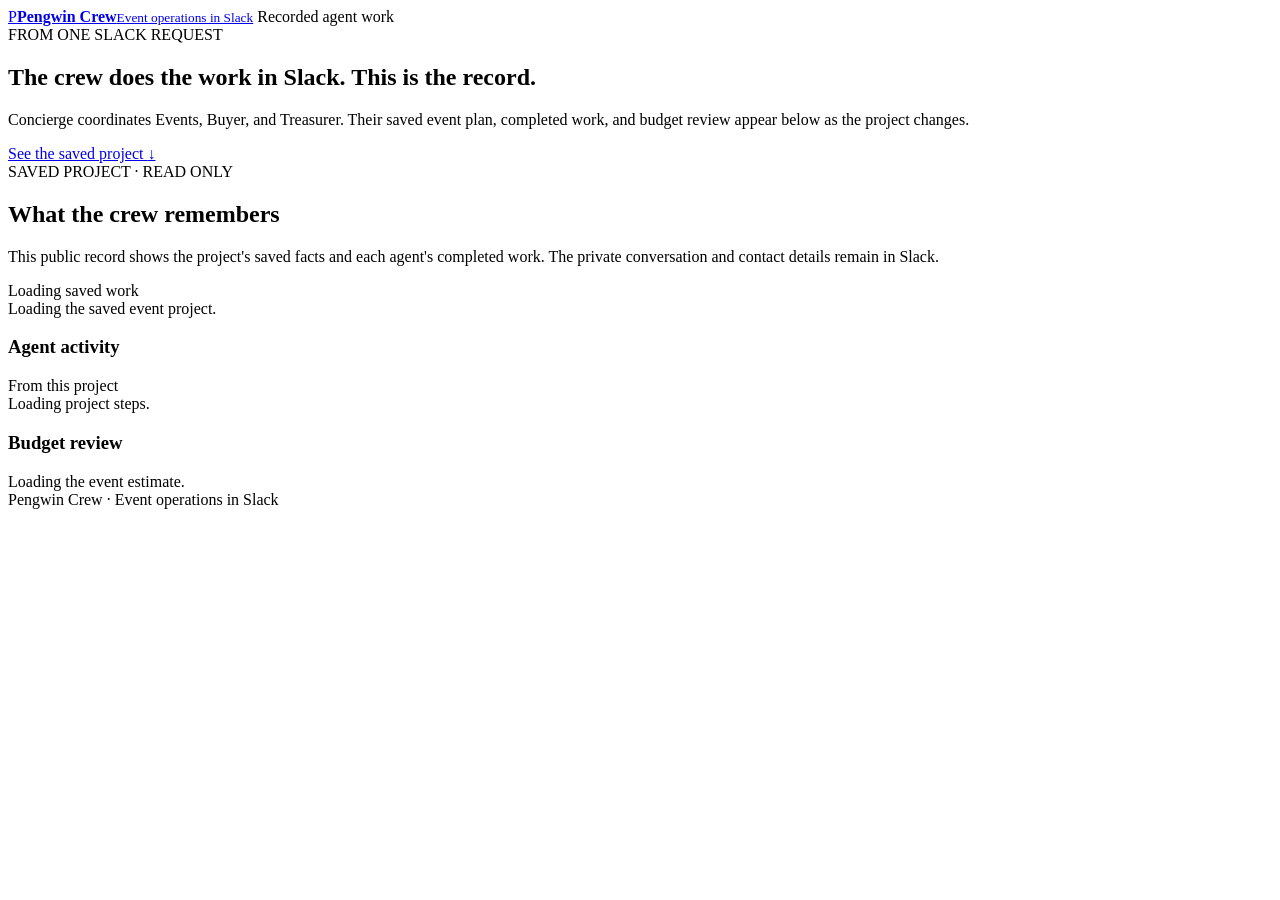
==== commit a488abc7: "Center public demo on saved Slack agent work" ====
--- a/web/index.html
+++ b/web/index.html
@@ -3,89 +3,36 @@
 <head>
   <meta charset="utf-8">
   <meta name="viewport" content="width=device-width, initial-scale=1">
-  <meta name="description" content="Pengwin Crew plans events in Slack. See a recorded four-agent event workflow and inspect its Challenge 1 sandbox execution proof.">
-  <title>Pengwin Crew · Event planning in Slack</title>
+  <meta name="description" content="Pengwin Crew plans events in Slack. See the saved project facts and each agent's recorded work.">
+  <title>Pengwin Crew · Recorded work</title>
   <link rel="stylesheet" href="/static/style.css">
   <script src="/static/app.js" defer></script>
 </head>
 <body class="demo-only">
   <div class="shell">
     <header class="site-header">
-      <a class="brand" href="#top" aria-label="Pengwin Crew, back to top"><span class="brand-mark" aria-hidden="true">P</span><span><strong>Pengwin Crew</strong><small>Event operations in Slack</small></span></a>
-      <span class="page-label">Challenge 1 · Judge proof</span>
+      <a class="brand" href="/" aria-label="Pengwin Crew, home"><span class="brand-mark" aria-hidden="true">P</span><span><strong>Pengwin Crew</strong><small>Event operations in Slack</small></span></a>
+      <span class="page-label">Recorded agent work</span>
     </header>
     <main id="top">
-      <section class="hero" aria-labelledby="hero-title">
+      <section class="hero hero-simple" aria-labelledby="hero-title">
         <div class="hero-copy">
-          <span class="eyebrow">FROM REQUEST TO REVIEWABLE PLAN</span>
-          <h1 id="hero-title">Plan an event from one Slack message.</h1>
-          <p class="hero-lead">Concierge coordinates Events, Buyer, and Treasurer in Slack. The crew researches the venue, sources supplies, drafts invitations, and gives you a budget to review.</p>
-          <div class="hero-actions"><a class="primary-link" href="#recorded-example">See what each agent did <span aria-hidden="true">↗</span></a><a class="text-link" href="#judge-proof">Inspect recorded work <span aria-hidden="true">↓</span></a></div>
-          <p class="hero-context"><strong>Why this page exists:</strong> It gives judges public, sanitized evidence of work that happens in Slack. A private token unlocks the separate code execution demonstration below.</p>
+          <span class="eyebrow">FROM ONE SLACK REQUEST</span>
+          <h1 id="hero-title">The crew does the work in Slack. This is the record.</h1>
+          <p class="hero-lead">Concierge coordinates Events, Buyer, and Treasurer. Their saved event plan, completed work, and budget review appear below as the project changes.</p>
+          <div class="hero-actions"><a class="primary-link" href="#judge-proof">See the saved project <span aria-hidden="true">↓</span></a></div>
         </div>
-        <aside class="scenario-card" aria-label="Recorded event example summary">
-          <div class="scenario-top"><span class="scenario-icon" aria-hidden="true">#</span><span>Recorded example</span><span class="scenario-type">Slack workflow</span></div>
-          <p class="scenario-request">A late-October event at Salesforce Park, with invitations and 24 water bottles.</p>
-          <div class="scenario-divider"></div>
-          <div class="scenario-outcome"><span class="scenario-dot" aria-hidden="true"></span><div><strong>Four agents completed their parts</strong><span>Venue research, invitation copy, bottle sourcing, and budget review.</span></div></div>
-          <p class="scenario-footnote">Next: choose a date, define the guest list, and review the delivered bottle total.</p>
-        </aside>
-      </section>
-
-      <section class="recorded-example" id="recorded-example" aria-labelledby="recorded-title">
-        <div class="section-heading"><div><span class="eyebrow">ONE REQUEST · FOUR ROLES</span><h2 id="recorded-title">What each agent actually did</h2><p>These are checked outputs from the saved event workflow. Each role hands its result back to the shared plan.</p></div><span class="section-aside">Recorded example · Sep 27</span></div>
-        <div class="role-grid">
-          <article class="role-card concierge"><div class="role-top"><span class="role-number">01</span><span class="role-status">Coordinated</span></div><h3>Concierge</h3><p>Created one plan, assigned Events, Buyer, and Treasurer, and recalled the updated bottle quantity after a restart.</p><div class="role-result"><span>Output</span><strong>One durable event handoff</strong></div></article>
-          <article class="role-card events"><div class="role-top"><span class="role-number">02</span><span class="role-status">Proposal</span></div><h3>Events</h3><p>Proposed Oct 27–29 date options, an <a href="https://www.tjpa.org/permits-reservations" target="_blank" rel="noopener noreferrer">official Salesforce Park inquiry route</a>, an RSVP description, and invitation copy.</p><div class="role-result"><span>Still open</span><strong>Availability and guest list</strong></div></article>
-          <article class="role-card buyer"><div class="role-top"><span class="role-number">03</span><span class="role-status">Sourced estimate</span></div><h3>Buyer</h3><p>Checked the <a href="https://www.printful.com/custom-water-bottles" target="_blank" rel="noopener noreferrer">Printful catalog</a> for 24 bottles at $20.25–$23.41 each. The product-only estimate is $486.00–$561.84.</p><div class="role-result"><span>Still open</span><strong>Variant, shipping, tax, checkout</strong></div></article>
-          <article class="role-card treasurer"><div class="role-top"><span class="role-number">04</span><span class="role-status">Budget reviewed</span></div><h3>Treasurer</h3><p>Recorded why the 24 bottles are needed, checked the $486.00–$561.84 product estimate against the swag allocation, and identified the final total needed for approval.</p><div class="role-result"><span>Next</span><strong>Exact checkout total</strong></div></article>
-        </div>
-        <p class="flow-boundary"><strong>Next decisions:</strong> Choose the event date and audience, then review the exact bottle variant and delivered total before checkout.</p>
       </section>
       <section class="judge-board" id="judge-proof" aria-label="Saved project and agent work">
-        <div class="judge-heading"><div><span class="eyebrow">SAVED PROJECT · READ ONLY</span><h2>What the crew remembers</h2><p>This is a public, privacy-safe view of one recorded event project. It shows saved facts and completed agent work; conversations and contact details stay in Slack.</p></div><span id="activity-connection" class="activity-connection">Loading saved work</span></div>
+        <div class="judge-heading"><div><span class="eyebrow">SAVED PROJECT · READ ONLY</span><h2>What the crew remembers</h2><p>This public record shows the project's saved facts and each agent's completed work. The private conversation and contact details remain in Slack.</p></div><span id="activity-connection" class="activity-connection">Loading saved work</span></div>
         <div id="project-memory" class="project-memory empty-view">Loading the saved event project.</div>
         <div class="judge-grid">
-          <section class="card judge-activity"><div class="card-head"><h3>What each agent recorded</h3><span>From this project</span></div><div id="judge-timeline" class="judge-timeline empty-view">Loading project steps.</div></section>
-          <div class="judge-stack">
-            <section class="card"><h3>Budget decision</h3><div id="judge-spend" class="judge-spend empty-view">Loading the event estimate.</div></section>
-          </div>
-        </div>
-        <details class="technical-archive"><summary>Other recorded activity and system usage</summary><p>Older tests and separate projects are shown here for audit context. They are not part of the event plan above.</p><div class="archive-grid"><section class="card"><h3>Recent system activity</h3><div id="judge-all-activity" class="judge-timeline empty-view">Loading activity.</div></section><div class="judge-stack"><section class="card"><h3>Latest task states</h3><div id="judge-runs" class="judge-runs empty-view">Loading task status.</div></section><section class="card"><h3>Other estimates and transfers</h3><div id="judge-spend-history" class="judge-spend empty-view">Loading totals.</div></section><section class="card"><h3>Vultr model usage</h3><div id="judge-model" class="judge-model empty-view">Loading usage count.</div></section></div></div></details>
-      </section>
-      <section class="sandbox-section" id="sandbox" aria-labelledby="sandbox-title">
-        <div class="section-heading"><div><span class="eyebrow">CHALLENGE 1 · SAFE EXECUTION</span><h2 id="sandbox-title">Prove the crew can run and contain code</h2><p>This separate judge test shows Vultr-generated Python running in a disposable container. You can inspect the code, output, and ten-second timeout result. The code container has no network access or office credentials.</p></div><span class="section-aside">Protected interactive demo</span></div>
-        <section class="card historical-containment" aria-label="Historical sandbox containment proof"><div class="card-head"><h3>Saved timeout proof</h3><span>Recorded result</span></div><div id="judge-containment" class="empty-view">Loading recorded containment proof.</div></section>
-        <div class="sandbox-grid">
-          <section class="controls card" aria-labelledby="controls-title">
-            <div><h3 id="controls-title">Unlock the interactive test</h3><p id="controls-desc">The public proof above needs no token. Enter a private demo token to run a new calculation or inspect the saved trace.</p></div>
-            <div class="auth"><label for="token">Demo or operator token</label><input id="token" type="password" autocomplete="off" placeholder="Private access token"><button id="connect" class="secondary">Connect</button></div>
-            <div class="actions"><button data-flow="berlin-pantry">Berlin pantry</button><button data-flow="welcome-kit">New hire kit + lunch</button><button data-flow="hoodie-attack" class="attack">Company hoodies + attack</button><button id="freeze" class="secondary">Freeze payments</button><button id="reset" class="secondary">Reset demo</button></div>
-            <p id="feedback" role="status" aria-live="polite"></p>
-            <div id="mode" class="mode">Demo access required</div>
-          </section>
-          <section class="card lab" aria-labelledby="lab-title">
-            <div><h3 id="lab-title">Run a plain-English code task</h3><p>Start with a calculation. The timeout example tests the ten-second container limit; inspect the saved result first if you only need the proof.</p></div>
-            <label for="code-goal">Task for the code sandbox</label>
-            <textarea id="code-goal" maxlength="1000" rows="3" placeholder="Calculate 19 plus 23 and show the result."></textarea>
-            <div class="lab-examples" aria-label="Example goals"><span>Examples</span><button type="button" data-code-goal="Calculate 19 plus 23 and print the answer.">Calculation</button><button type="button" data-code-goal="Write and run exactly this Python program, without adding imports, timers, try/except, break, or any other lines: print('Starting', flush=True) followed by while True: pass. This safety test requires the external container's ten-second limit to stop the infinite loop. Do not implement your own timeout.">Timeout containment</button></div>
-            <button id="run-code">Run in sandbox</button>
-            <p id="code-status" role="status" aria-live="polite">Enter a demo token to run a task.</p>
-            <div id="code-attempts"></div>
-          </section>
-        </div>
-      </section>
-      <section class="grid operator-grid" aria-label="Operator controls">
-        <div class="card"><div class="card-head"><h2>Live work</h2><span id="connection">○ Locked</span></div><div id="timeline" class="timeline"></div></div>
-        <div class="stack">
-          <div class="card"><h2>Budgets</h2><div id="budgets"></div></div>
-          <div class="card"><h2>Agent permissions</h2><div id="permissions"></div></div>
-          <div class="card"><h2>Payment receipts</h2><div id="payments"></div></div>
+          <section class="card judge-activity"><div class="card-head"><h3>Agent activity</h3><span>From this project</span></div><div id="judge-timeline" class="judge-timeline empty-view">Loading project steps.</div></section>
+          <div class="judge-stack"><section class="card"><h3>Budget review</h3><div id="judge-spend" class="judge-spend empty-view">Loading the event estimate.</div></section></div>
         </div>
       </section>
     </main>
-    <dialog id="receipt"><form method="dialog"><button class="close" aria-label="Close">×</button></form><div id="receipt-body"></div></dialog>
-    <footer>Pengwin Crew · Event operations in Slack · Challenge 1 execution proof</footer>
+    <footer>Pengwin Crew · Event operations in Slack</footer>
   </div>
 </body>
 </html>
